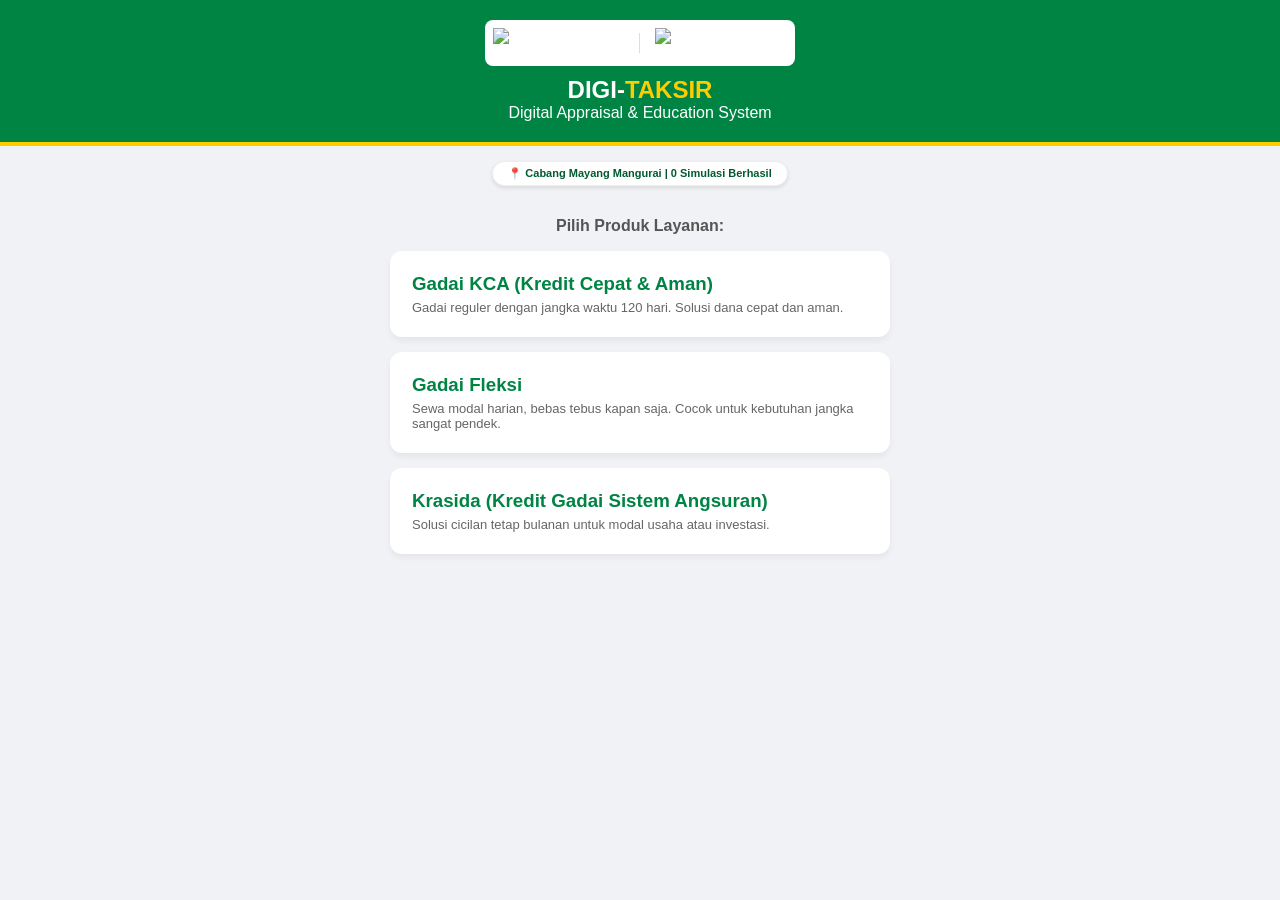
==== index.html @ 94a22301 "Add files via upload" ====
<!DOCTYPE html>
<html lang="id">
<head>
    <meta charset="UTF-8">
    <meta name="viewport" content="width=device-width, initial-scale=1.0">
    <title>DigiTaksir - Pegadaian</title>
    <script src="https://cdn.jsdelivr.net/npm/chart.js"></script>
    <link rel="stylesheet" href="style.css">
</head>
<body>

<div class="header">
    <div class="logo-container">
        <img src="https://upload.wikimedia.org/wikipedia/commons/thumb/9/90/Danantara_Indonesia_%28no_SW%29.svg/3840px-Danantara_Indonesia_%28no_SW%29.svg.png" alt="Logo Danantara">
        <div style="width:1px; height:20px; background:#ddd;"></div>
        <img src="https://upload.wikimedia.org/wikipedia/commons/thumb/d/dc/Pegadaian_logo_%282013%29.svg/1280px-Pegadaian_logo_%282013%29.svg.png" alt="Logo Pegadaian">
    </div>
    <h2 style="margin:0;">DIGI-<span style="color:var(--p-gold);">TAKSIR</span></h2>
    <div class="header-sub">Digital Appraisal & Education System</div>
</div>

<div class="container">
    <div style="text-align: center;">
        <div class="visitor-counter">
            📍 Cabang Mayang Mangurai | <span id="countDisplay">0</span> Simulasi Berhasil
        </div>
    </div>

    <div id="productSelection">
        <p style="text-align:center; font-weight:bold; color:#555;">Pilih Produk Layanan:</p>
        <div class="product-card" onclick="selectProduct('KCA')">
            <h3>Gadai KCA (Kredit Cepat & Aman)</h3>
            <p>Gadai reguler dengan jangka waktu 120 hari. Solusi dana cepat dan aman.</p>
        </div>
        <div class="product-card" onclick="selectProduct('FLEKSI')">
            <h3>Gadai Fleksi</h3>
            <p>Sewa modal harian, bebas tebus kapan saja. Cocok untuk kebutuhan jangka sangat pendek.</p>
        </div>
        <div class="product-card" onclick="selectProduct('KRASIDA')">
            <h3>Krasida (Kredit Gadai Sistem Angsuran)</h3>
            <p>Solusi cicilan tetap bulanan untuk modal usaha atau investasi.</p>
        </div>
    </div>

    <div id="inputSection">
        <button class="back-btn" onclick="goBack()">← Ganti Produk</button>
        
        <div class="mode-selector">
            <div id="btnModeTaksir" class="mode-btn active" onclick="switchMode('taksir')">Taksir Emas</div>
            <div id="btnModeInputUP" class="mode-btn" onclick="switchMode('inputUP')">Input Pinjaman</div>
        </div>

        <div class="card">
            <div id="sectionTaksir">
                <label>Jenis Jaminan</label>
                <div class="type-selector">
                    <div id="btnPerhiasan" class="type-btn active" onclick="switchType('perhiasan')">Perhiasan</div>
                    <div id="btnBatangan" class="type-btn" onclick="switchType('batangan')">Batangan</div>
                </div>

                <div id="formPerhiasan">
                    <label>Kadar (Karat)</label>
                    <select id="kadar">
                        <option value="6">6 Karat</option>
                        <option value="8">8 Karat</option>
                        <option value="10">10 Karat</option>
                        <option value="12">12 Karat</option>
                        <option value="14">14 Karat</option>
                        <option value="15">15 Karat</option>
                        <option value="16">16 Karat</option>
                        <option value="17">17 Karat</option>
                        <option value="18">18 Karat</option>
                        <option value="19">19 Karat</option>
                        <option value="20">20 Karat</option>
                        <option value="21">21 Karat</option>
                        <option value="22">22 Karat</option>
                        <option value="23">23 Karat</option>
                    </select>
                    <label>Berat Bersih (Gram)</label>
                    <input type="number" id="beratPerhiasan" placeholder="0.00" step="0.01">
                </div>

                <div id="formBatangan" class="hidden">
                    <label>Denominasi Batangan</label>
                    <select id="denominasi">
                        <option value="0.5">0.5 Gram</option>
                        <option value="1">1 Gram</option>
                        <option value="2">2 Gram</option>
                        <option value="5">5 Gram</option>
                        <option value="10">10 Gram</option>
                        <option value="25">25 Gram</option>
                        <option value="50">50 Gram</option>
                        <option value="100">100 Gram</option>
                        <option value="250">250 Gram</option>
                        <option value="500">500 Gram</option>
                        <option value="1000">1000 Gram</option>
                    </select>
                </div>
            </div>

            <div id="sectionInputUP" class="hidden">
                <label>Nominal Pinjaman (Rp)</label>
                <input type="number" id="inputNominalUP" placeholder="Contoh: 5000000">
            </div>

            <label>Jangka Waktu</label>
            <select id="tenor"></select>

            <button class="btn-hitung" onclick="hitungTaksiran()">HITUNG ESTIMASI</button>
        </div>

        <div id="panelHasil" class="result-panel">
            <div style="text-align: center; font-size: 14px; font-weight: bold;" id="titleUP">Uang Pinjaman (UP)</div>
            <div class="up-val" id="resUP">Rp 0</div>
            <div class="info-row" id="rowTaksiran"><span>Nilai Taksiran:</span> <span id="resTaksiran">-</span></div>
            <div class="info-row"><span>Sewa Modal:</span> <span id="resSewaDesc">-</span></div>
            <div class="info-row"><span id="lblSewaNominal">Estimasi Sewa:</span> <span id="resSewaNominal">-</span></div>
            <div class="info-row"><span>Jatuh Tempo:</span> <span id="resJatuhTempo" style="font-weight:bold; color:red;">-</span></div>
            
            <div id="sectionDetailKCA" class="hidden">
                <div class="table-title">Rincian Sewa Modal KCA</div>
                <table class="kca-table">
                    <thead>
                        <tr>
                            <th>Periode</th>
                            <th>Hari Ke-</th>
                            <th>Sewa Modal</th>
                        </tr>
                    </thead>
                    <tbody id="bodyTabelKCA"></tbody>
                </table>
            </div>

            <div class="chart-container">
                <canvas id="loanChart"></canvas>
            </div>

            <p style="font-size: 10px; color: red; font-style: italic; margin-top:10px;">Estimasi awal. Keputusan final ada di Penaksir Pegadaian Cabang Mayang Mangurai</p>

            <div class="feedback-section">
                <div style="font-size: 13px; font-weight: bold; color: var(--p-dark);">Seberapa membantu simulasi ini?</div>
                <div class="star-rating" id="starContainer">
                    <span onclick="setRating(1)">★</span><span onclick="setRating(2)">★</span><span onclick="setRating(3)">★</span><span onclick="setRating(4)">★</span><span onclick="setRating(5)">★</span>
                </div>
            </div>
        </div>
    </div>
</div>

<script src="script.js"></script>
</body>
</html>
---- style.css ----
:root { --p-green: #008444; --p-gold: #ffcc00; --p-dark: #005a2e; }
body { font-family: 'Segoe UI', Tahoma, sans-serif; background: #f0f2f5; margin: 0; padding: 0; }
.header { background: var(--p-green); color: white; padding: 20px 15px; text-align: center; border-bottom: 4px solid var(--p-gold); }
.logo-container { display: flex; justify-content: center; align-items: center; gap: 15px; margin-bottom: 10px; background: white; padding: 8px; border-radius: 8px; width: fit-content; margin: 0 auto 10px; }
.logo-container img { height: 30px; }
.container { padding: 15px; max-width: 500px; margin: auto; }

/* Style Counter */
.visitor-counter { background: #fff; padding: 5px 15px; border-radius: 20px; font-size: 11px; color: var(--p-dark); font-weight: bold; margin-bottom: 15px; display: inline-block; box-shadow: 0 2px 4px rgba(0,0,0,0.1); border: 1px solid #eee; }

.product-card { background: white; border-radius: 12px; padding: 20px; margin-bottom: 15px; cursor: pointer; box-shadow: 0 4px 6px rgba(0,0,0,0.05); border: 2px solid transparent; transition: 0.3s; }
.product-card:hover { border-color: var(--p-green); transform: translateY(-3px); }
.product-card h3 { margin: 0 0 5px 0; color: var(--p-green); }
.product-card p { margin: 0; font-size: 13px; color: #666; }
#inputSection { display: none; }
.back-btn { background: none; border: none; color: var(--p-green); font-weight: bold; cursor: pointer; margin-bottom: 15px; display: flex; align-items: center; gap: 5px; }
.card { background: white; padding: 20px; border-radius: 12px; box-shadow: 0 4px 12px rgba(0,0,0,0.1); }
label { display: block; margin-bottom: 8px; font-weight: bold; font-size: 14px; }
select, input { width: 100%; padding: 12px; margin-bottom: 15px; border: 1px solid #ddd; border-radius: 8px; box-sizing: border-box; }
.type-selector, .mode-selector { display: flex; gap: 10px; margin-bottom: 15px; }
.type-btn, .mode-btn { flex: 1; padding: 10px; border: 2px solid #ddd; border-radius: 8px; text-align: center; cursor: pointer; font-weight: bold; font-size: 13px; }
.active { border-color: var(--p-green); background: #e8f5e9; color: var(--p-green); }
.btn-hitung { width:100%; background: var(--p-green); color:white; padding:15px; border:none; border-radius:8px; font-weight:bold; font-size:16px; cursor:pointer; }
.result-panel { background: #fdfdfd; border: 2px dashed var(--p-green); border-radius: 12px; padding: 15px; margin-top: 15px; display: none; }
.up-val { font-size: 28px; font-weight: bold; color: var(--p-green); text-align: center; margin: 5px 0; }
.info-row { display: flex; justify-content: space-between; font-size: 13px; margin-bottom: 5px; border-bottom: 1px solid #eee; padding-bottom: 5px; }
.hidden { display: none; }

.kca-table { width: 100%; border-collapse: collapse; margin-top: 10px; font-size: 12px; }
.kca-table th { background: #e8f5e9; color: var(--p-green); padding: 8px; border: 1px solid #ddd; }
.kca-table td { padding: 8px; border: 1px solid #ddd; text-align: center; }
.table-title { font-weight: bold; font-size: 13px; margin-top: 15px; color: var(--p-dark); text-align: center; }

/* Style Grafik Improvisasi */
.chart-container { 
    margin: 20px auto 0; 
    background: white; 
    padding: 15px; 
    border-radius: 12px; 
    border: 1px solid #eee; 
    max-width: 280px;
}

.feedback-section { margin-top: 20px; padding-top: 15px; border-top: 1px solid #eee; text-align: center; }
.star-rating { font-size: 30px; color: #ddd; cursor: pointer; margin: 10px 0; }
.star-rating span:hover, .star-rating span.selected { color: var(--p-gold); }

/* Style Validasi */
.input-error { border: 2px solid #ff4d4d !important; }
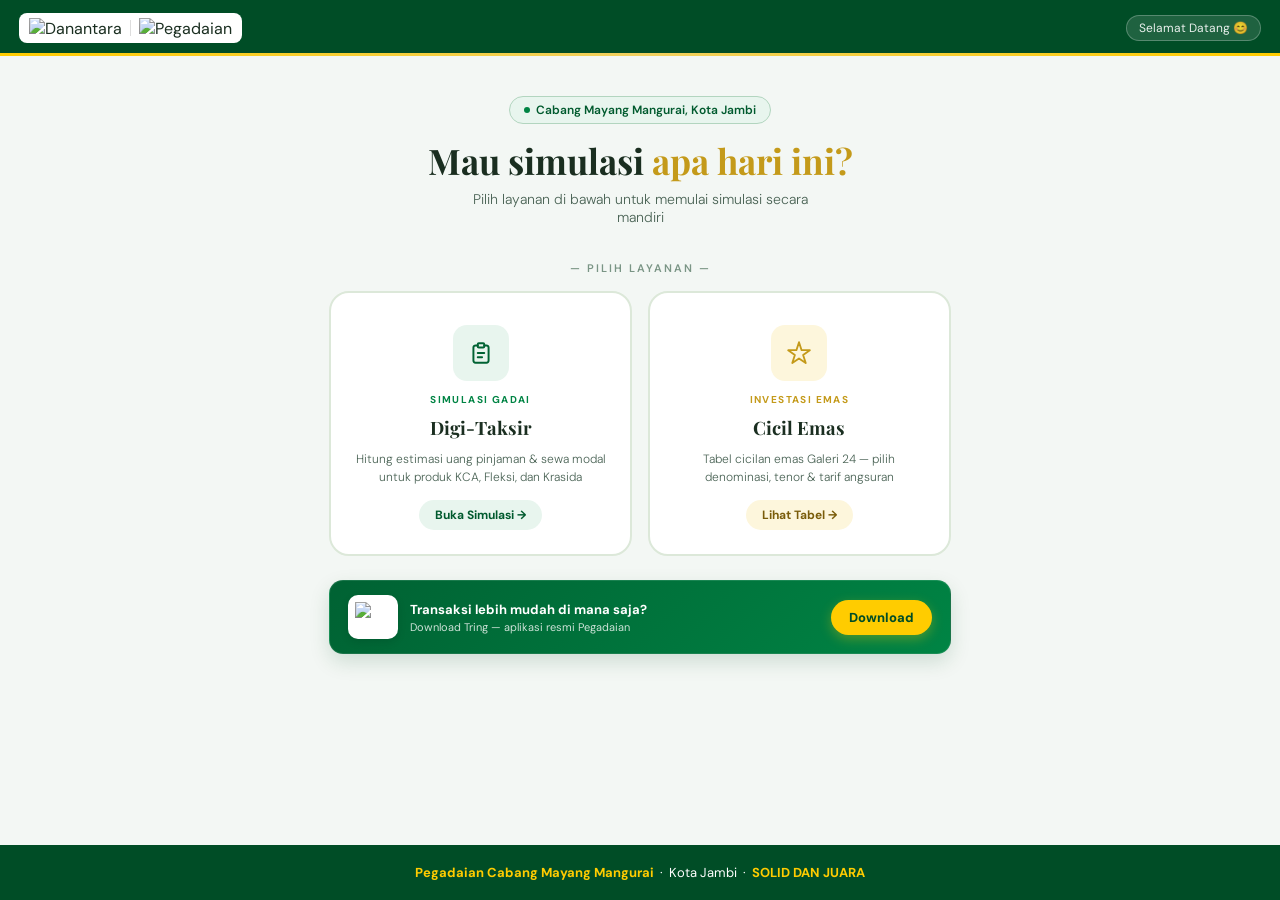
==== commit 0921fa93: "Add files via upload" ====
--- a/index.html
+++ b/index.html
@@ -1,152 +1,253 @@
 <!DOCTYPE html>
 <html lang="id">
 <head>
-    <meta charset="UTF-8">
-    <meta name="viewport" content="width=device-width, initial-scale=1.0">
-    <title>DigiTaksir - Pegadaian</title>
-    <script src="https://cdn.jsdelivr.net/npm/chart.js"></script>
-    <link rel="stylesheet" href="style.css">
+  <meta charset="UTF-8"/>
+  <meta name="viewport" content="width=device-width, initial-scale=1.0"/>
+  <title>Pegadaian Mayang Mangurai</title>
+  <link href="https://fonts.googleapis.com/css2?family=Playfair+Display:wght@600;700&family=DM+Sans:wght@300;400;500;600;800&display=swap" rel="stylesheet"/>
+  <script src="https://cdn.jsdelivr.net/npm/chart.js"></script>
+  <link rel="stylesheet" href="style.css"/>
 </head>
 <body>
 
-<div class="header">
-    <div class="logo-container">
-        <img src="https://upload.wikimedia.org/wikipedia/commons/thumb/9/90/Danantara_Indonesia_%28no_SW%29.svg/3840px-Danantara_Indonesia_%28no_SW%29.svg.png" alt="Logo Danantara">
-        <div style="width:1px; height:20px; background:#ddd;"></div>
-        <img src="https://upload.wikimedia.org/wikipedia/commons/thumb/d/dc/Pegadaian_logo_%282013%29.svg/1280px-Pegadaian_logo_%282013%29.svg.png" alt="Logo Pegadaian">
-    </div>
-    <h2 style="margin:0;">DIGI-<span style="color:var(--p-gold);">TAKSIR</span></h2>
-    <div class="header-sub">Digital Appraisal & Education System</div>
+<!-- ============================================================
+     HEADER (berubah per halaman)
+     ============================================================ -->
+<header class="site-header" id="siteHeader">
+  <!-- konten header diisi via JS -->
+</header>
+
+<!-- ============================================================
+     PAGE: INDEX
+     ============================================================ -->
+<div class="page active" id="pageIndex">
+  <div class="hero">
+    <div class="branch-pill"><div class="branch-dot"></div>Cabang Mayang Mangurai, Kota Jambi</div>
+    <h1>Mau simulasi <span>apa hari ini?</span></h1>
+    <p>Pilih layanan di bawah untuk memulai simulasi secara mandiri</p>
+  </div>
+  <div class="pick-label">— Pilih Layanan —</div>
+  <div class="choice-grid">
+    <div class="choice-card card-green" onclick="showPage('pageDigiTaksir')">
+      <div class="choice-icon icon-bg-green">
+        <svg viewBox="0 0 24 24" fill="none"><path d="M9 5H7a2 2 0 00-2 2v12a2 2 0 002 2h10a2 2 0 002-2V7a2 2 0 00-2-2h-2" stroke="#006233" stroke-width="1.8" stroke-linecap="round"/><rect x="9" y="3" width="6" height="4" rx="1" stroke="#006233" stroke-width="1.8"/><path d="M9 12h6M9 16h4" stroke="#006233" stroke-width="1.8" stroke-linecap="round"/></svg>
+      </div>
+      <div class="choice-tag tag-green">Simulasi Gadai</div>
+      <h2>Digi&#8209;Taksir</h2>
+      <p>Hitung estimasi uang pinjaman &amp; sewa modal untuk produk KCA, Fleksi, dan Krasida</p>
+      <div class="choice-cta cta-green">Buka Simulasi →</div>
+    </div>
+    <div class="choice-card card-gold" onclick="showPage('pageCicilEmas')">
+      <div class="choice-icon icon-bg-gold">
+        <svg viewBox="0 0 24 24" fill="none"><path d="M12 2l2.4 7.4H22l-6.2 4.5 2.4 7.4L12 17l-6.2 4.3 2.4-7.4L2 9.4h7.6L12 2z" stroke="#c49a1a" stroke-width="1.7" stroke-linejoin="round"/></svg>
+      </div>
+      <div class="choice-tag tag-gold">Investasi Emas</div>
+      <h2>Cicil Emas</h2>
+      <p>Tabel cicilan emas Galeri 24 — pilih denominasi, tenor &amp; tarif angsuran</p>
+      <div class="choice-cta cta-gold">Lihat Tabel →</div>
+    </div>
+  </div>
+  <div class="tring-wrap">
+    <div class="tring-cta">
+      <div class="tring-logo">
+        <img src="https://assets-a1.kompasiana.com/items/album/2025/10/06/1-68e331adc925c446c6513752.png?t=o&v=770.png" alt="Tring"/>
+      </div>
+      <div class="tring-text">
+        <h3>Transaksi lebih mudah di mana saja?</h3>
+        <p>Download Tring — aplikasi resmi Pegadaian</p>
+      </div>
+      <a href="https://play.google.com/store/apps/details?id=com.pegadaiandigital" target="_blank" rel="noopener" class="tring-btn">Download</a>
+    </div>
+  </div>
+  <footer class="site-footer">
+    <p><strong>Pegadaian Cabang Mayang Mangurai</strong> &nbsp;·&nbsp; Kota Jambi &nbsp;·&nbsp; <strong>SOLID DAN JUARA</strong></p>
+  </footer>
 </div>
 
-<div class="container">
-    <div style="text-align: center;">
-        <div class="visitor-counter">
-            📍 Cabang Mayang Mangurai | <span id="countDisplay">0</span> Simulasi Berhasil
-        </div>
-    </div>
-
+<!-- ============================================================
+     PAGE: DIGI-TAKSIR
+     ============================================================ -->
+<div class="page" id="pageDigiTaksir">
+  <div class="dt-container">
+    <div style="text-align:center;">
+      <div class="visitor-counter">📍 Cabang Mayang Mangurai | <span id="countDisplay">0</span> Simulasi Berhasil</div>
+    </div>
+
+    <!-- PILIH PRODUK -->
     <div id="productSelection">
-        <p style="text-align:center; font-weight:bold; color:#555;">Pilih Produk Layanan:</p>
-        <div class="product-card" onclick="selectProduct('KCA')">
-            <h3>Gadai KCA (Kredit Cepat & Aman)</h3>
-            <p>Gadai reguler dengan jangka waktu 120 hari. Solusi dana cepat dan aman.</p>
-        </div>
-        <div class="product-card" onclick="selectProduct('FLEKSI')">
-            <h3>Gadai Fleksi</h3>
-            <p>Sewa modal harian, bebas tebus kapan saja. Cocok untuk kebutuhan jangka sangat pendek.</p>
-        </div>
-        <div class="product-card" onclick="selectProduct('KRASIDA')">
-            <h3>Krasida (Kredit Gadai Sistem Angsuran)</h3>
-            <p>Solusi cicilan tetap bulanan untuk modal usaha atau investasi.</p>
-        </div>
-    </div>
-
-    <div id="inputSection">
-        <button class="back-btn" onclick="goBack()">← Ganti Produk</button>
-        
-        <div class="mode-selector">
-            <div id="btnModeTaksir" class="mode-btn active" onclick="switchMode('taksir')">Taksir Emas</div>
-            <div id="btnModeInputUP" class="mode-btn" onclick="switchMode('inputUP')">Input Pinjaman</div>
-        </div>
-
-        <div class="card">
-            <div id="sectionTaksir">
-                <label>Jenis Jaminan</label>
-                <div class="type-selector">
-                    <div id="btnPerhiasan" class="type-btn active" onclick="switchType('perhiasan')">Perhiasan</div>
-                    <div id="btnBatangan" class="type-btn" onclick="switchType('batangan')">Batangan</div>
-                </div>
-
-                <div id="formPerhiasan">
-                    <label>Kadar (Karat)</label>
-                    <select id="kadar">
-                        <option value="6">6 Karat</option>
-                        <option value="8">8 Karat</option>
-                        <option value="10">10 Karat</option>
-                        <option value="12">12 Karat</option>
-                        <option value="14">14 Karat</option>
-                        <option value="15">15 Karat</option>
-                        <option value="16">16 Karat</option>
-                        <option value="17">17 Karat</option>
-                        <option value="18">18 Karat</option>
-                        <option value="19">19 Karat</option>
-                        <option value="20">20 Karat</option>
-                        <option value="21">21 Karat</option>
-                        <option value="22">22 Karat</option>
-                        <option value="23">23 Karat</option>
-                    </select>
-                    <label>Berat Bersih (Gram)</label>
-                    <input type="number" id="beratPerhiasan" placeholder="0.00" step="0.01">
-                </div>
-
-                <div id="formBatangan" class="hidden">
-                    <label>Denominasi Batangan</label>
-                    <select id="denominasi">
-                        <option value="0.5">0.5 Gram</option>
-                        <option value="1">1 Gram</option>
-                        <option value="2">2 Gram</option>
-                        <option value="5">5 Gram</option>
-                        <option value="10">10 Gram</option>
-                        <option value="25">25 Gram</option>
-                        <option value="50">50 Gram</option>
-                        <option value="100">100 Gram</option>
-                        <option value="250">250 Gram</option>
-                        <option value="500">500 Gram</option>
-                        <option value="1000">1000 Gram</option>
-                    </select>
-                </div>
+      <p style="text-align:center;font-weight:700;color:#555;margin-bottom:12px;font-size:14px;">Pilih Produk Layanan:</p>
+      <div class="product-card" onclick="selectProduct('KCA')">
+        <h3>Gadai KCA (Kredit Cepat &amp; Aman)</h3>
+        <p>Gadai reguler dengan jangka waktu 120 hari. Solusi dana cepat dan aman.</p>
+      </div>
+      <div class="product-card" onclick="selectProduct('FLEKSI')">
+        <h3>Gadai Fleksi</h3>
+        <p>Sewa modal harian, bebas tebus kapan saja. Cocok untuk kebutuhan jangka sangat pendek.</p>
+      </div>
+      <div class="product-card" onclick="selectProduct('KRASIDA')">
+        <h3>Krasida (Kredit Gadai Sistem Angsuran)</h3>
+        <p>Solusi cicilan tetap bulanan untuk modal usaha atau investasi.</p>
+      </div>
+    </div>
+
+    <!-- INPUT SECTION -->
+    <div id="inputSection" class="hidden">
+      <button class="dt-back" onclick="goBack()">← Ganti Produk</button>
+
+      <div class="mode-selector">
+        <div id="btnModeTaksir"  class="mode-btn active" onclick="switchMode('taksir')">Taksir Emas</div>
+        <div id="btnModeInputUP" class="mode-btn" onclick="switchMode('inputUP')">Input Pinjaman</div>
+      </div>
+
+      <div class="card-box">
+        <!-- TAKSIR SECTION -->
+        <div id="sectionTaksir">
+          <label>Jenis Jaminan</label>
+          <div class="type-selector">
+            <div id="btnPerhiasan" class="type-btn active" onclick="switchType('perhiasan')">Perhiasan</div>
+            <div id="btnBatangan"  class="type-btn" onclick="switchType('batangan')">Batangan</div>
+          </div>
+          <!-- PERHIASAN MULTI-ITEM -->
+          <div id="formPerhiasan">
+            <div id="itemList"></div>
+            <button class="btn-add-item" id="btnAddItem" onclick="addItem()">+ Tambah Item Perhiasan</button>
+            <div class="total-taksiran-row" id="rowTotalTaksiran" style="display:none;">
+              <span>Total Taksiran:</span>
+              <span id="totalTaksiranDisplay" style="font-weight:700;color:var(--p-green);">Rp 0</span>
             </div>
-
-            <div id="sectionInputUP" class="hidden">
-                <label>Nominal Pinjaman (Rp)</label>
-                <input type="number" id="inputNominalUP" placeholder="Contoh: 5000000">
-            </div>
-
-            <label>Jangka Waktu</label>
-            <select id="tenor"></select>
-
-            <button class="btn-hitung" onclick="hitungTaksiran()">HITUNG ESTIMASI</button>
-        </div>
-
-        <div id="panelHasil" class="result-panel">
-            <div style="text-align: center; font-size: 14px; font-weight: bold;" id="titleUP">Uang Pinjaman (UP)</div>
-            <div class="up-val" id="resUP">Rp 0</div>
-            <div class="info-row" id="rowTaksiran"><span>Nilai Taksiran:</span> <span id="resTaksiran">-</span></div>
-            <div class="info-row"><span>Sewa Modal:</span> <span id="resSewaDesc">-</span></div>
-            <div class="info-row"><span id="lblSewaNominal">Estimasi Sewa:</span> <span id="resSewaNominal">-</span></div>
-            <div class="info-row"><span>Jatuh Tempo:</span> <span id="resJatuhTempo" style="font-weight:bold; color:red;">-</span></div>
-            
-            <div id="sectionDetailKCA" class="hidden">
-                <div class="table-title">Rincian Sewa Modal KCA</div>
-                <table class="kca-table">
-                    <thead>
-                        <tr>
-                            <th>Periode</th>
-                            <th>Hari Ke-</th>
-                            <th>Sewa Modal</th>
-                        </tr>
-                    </thead>
-                    <tbody id="bodyTabelKCA"></tbody>
-                </table>
-            </div>
-
-            <div class="chart-container">
-                <canvas id="loanChart"></canvas>
-            </div>
-
-            <p style="font-size: 10px; color: red; font-style: italic; margin-top:10px;">Estimasi awal. Keputusan final ada di Penaksir Pegadaian Cabang Mayang Mangurai</p>
-
-            <div class="feedback-section">
-                <div style="font-size: 13px; font-weight: bold; color: var(--p-dark);">Seberapa membantu simulasi ini?</div>
-                <div class="star-rating" id="starContainer">
-                    <span onclick="setRating(1)">★</span><span onclick="setRating(2)">★</span><span onclick="setRating(3)">★</span><span onclick="setRating(4)">★</span><span onclick="setRating(5)">★</span>
-                </div>
-            </div>
-        </div>
-    </div>
+          </div>
+          <!-- BATANGAN -->
+          <div id="formBatangan" class="hidden">
+            <label>Merek / Jenis Batangan</label>
+            <select id="merekBatangan" onchange="onMerekChange()">
+              <option value="galeri24">Galeri 24</option>
+              <option value="antam">ANTAM</option>
+              <option value="ubs">UBS</option>
+            </select>
+            <div id="infoMerek" class="merek-info"></div>
+            <label>Denominasi Batangan</label>
+            <select id="denominasi">
+              <option value="0.5">0.5 Gram</option>
+              <option value="1">1 Gram</option>
+              <option value="2">2 Gram</option>
+              <option value="5">5 Gram</option>
+              <option value="10">10 Gram</option>
+              <option value="25">25 Gram</option>
+              <option value="50">50 Gram</option>
+              <option value="100">100 Gram</option>
+              <option value="250">250 Gram</option>
+              <option value="500">500 Gram</option>
+              <option value="1000">1000 Gram</option>
+            </select>
+          </div>
+        </div>
+        <!-- INPUT UP SECTION -->
+        <div id="sectionInputUP" class="hidden">
+          <label>Nominal Pinjaman (Rp)</label>
+          <input type="number" id="inputNominalUP" placeholder="Contoh: 5000000"/>
+        </div>
+
+        <label>Jangka Waktu</label>
+        <select id="tenor"></select>
+        <button class="btn-hitung" onclick="hitungTaksiran()">HITUNG ESTIMASI</button>
+      </div>
+
+      <!-- PANEL HASIL -->
+      <div id="panelHasil" class="result-panel">
+        <div class="up-title" id="titleUP">Uang Pinjaman (UP)</div>
+        <div class="up-val"   id="resUP">Rp 0</div>
+
+        <div id="rincianItemSection" class="hidden">
+          <div class="table-title">Rincian Item Perhiasan</div>
+          <table class="kca-table">
+            <thead><tr><th>Item</th><th>Karat</th><th>Berat</th><th>Taksiran</th></tr></thead>
+            <tbody id="bodyRincianItem"></tbody>
+          </table>
+        </div>
+
+        <div class="info-row" id="rowTaksiran"><span>Total Nilai Taksiran:</span><span id="resTaksiran">-</span></div>
+        <div class="info-row"><span>Sewa Modal:</span><span id="resSewaDesc">-</span></div>
+        <div class="info-row"><span id="lblSewaNominal">Estimasi Sewa:</span><span id="resSewaNominal">-</span></div>
+        <div class="info-row"><span>Jatuh Tempo:</span><span id="resJatuhTempo" style="color:red;">-</span></div>
+
+        <div id="sectionDetailKCA" class="hidden">
+          <div class="table-title">Rincian Sewa Modal KCA</div>
+          <table class="kca-table">
+            <thead><tr><th>Periode</th><th>Hari Ke-</th><th>Sewa Modal</th></tr></thead>
+            <tbody id="bodyTabelKCA"></tbody>
+          </table>
+        </div>
+
+        <div class="chart-container"><canvas id="loanChart"></canvas></div>
+        <p class="disclaimer">Estimasi awal. Keputusan final ada di Penaksir Pegadaian Cabang Mayang Mangurai</p>
+
+        <div class="feedback-section">
+          <div style="font-size:13px;font-weight:700;color:var(--p-dark);margin-bottom:6px;">Seberapa membantu simulasi ini?</div>
+          <div class="star-rating" id="starContainer">
+            <span onclick="setRating(1)">★</span><span onclick="setRating(2)">★</span>
+            <span onclick="setRating(3)">★</span><span onclick="setRating(4)">★</span>
+            <span onclick="setRating(5)">★</span>
+          </div>
+        </div>
+      </div>
+    </div>
+  </div>
+  <footer class="site-footer">
+    <p><strong>Pegadaian Cabang Mayang Mangurai</strong> &nbsp;·&nbsp; Kota Jambi &nbsp;·&nbsp; <strong>SOLID DAN JUARA</strong></p>
+  </footer>
 </div>
 
-<script src="script.js"></script>
+<!-- ============================================================
+     PAGE: CICIL EMAS
+     ============================================================ -->
+<div class="page" id="pageCicilEmas">
+  <div class="ce-container">
+    <div class="ce-header-box">
+      <div class="ce-title">Cicil <span>Emas</span> Galeri 24</div>
+      <div class="ce-subtitle">Tabel simulasi angsuran emas batangan — pilih margin &amp; atur DP sesuai kemampuan</div>
+      <div class="date-badge" id="date-display">Last Update: —</div>
+    </div>
+
+    <div class="card-box">
+      <label style="margin-bottom:8px;">Pilih Tarif Margin:</label>
+      <div class="tab-row">
+        <button class="tab-btn active" onclick="switchMargin(0.0092,this)">0.92% / Bln</button>
+        <button class="tab-btn"        onclick="switchMargin(0.0071,this)">0.71% / Bln</button>
+        <button class="tab-btn"        onclick="switchMargin(0.0053,this)">0.53% / Bln</button>
+        <button class="tab-btn"        onclick="switchMargin(0.0039,this)">0.39% / Bln</button>
+      </div>
+      <div class="dp-row">
+        <label>DP Tambahan (Rp):</label>
+        <input type="text" id="dp-rupiah-input" placeholder="Kosongkan = pakai min 15%" oninput="handleDPInput(this.value)"/>
+      </div>
+      <p class="dp-info" id="dp-info-text">Menggunakan standar minimal DP 15% per item</p>
+    </div>
+
+    <div class="table-wrap">
+      <table class="sim-table">
+        <thead>
+          <tr>
+            <th>Denominasi</th>
+            <th>Total DP + Admin</th>
+            <th>Pokok Pinjaman</th>
+            <th>3 Bln</th>
+            <th>6 Bln</th>
+            <th>12 Bln</th>
+            <th>18 Bln</th>
+            <th>24 Bln</th>
+            <th>36 Bln</th>
+          </tr>
+        </thead>
+        <tbody id="simulation-table"></tbody>
+      </table>
+    </div>
+    <p class="ce-note">*Simulasi awal. Harga emas dan angsuran final ditentukan oleh Pegadaian Cabang Mayang Mangurai.</p>
+  </div>
+  <footer class="site-footer">
+    <p><strong>Pegadaian Cabang Mayang Mangurai</strong> &nbsp;·&nbsp; Kota Jambi &nbsp;·&nbsp; <strong>SOLID DAN JUARA</strong></p>
+  </footer>
+</div>
+
+<script src="app.js"></script>
 </body>
 </html>
--- a/style.css
+++ b/style.css
@@ -1,49 +1,352 @@
-:root { --p-green: #008444; --p-gold: #ffcc00; --p-dark: #005a2e; }
-body { font-family: 'Segoe UI', Tahoma, sans-serif; background: #f0f2f5; margin: 0; padding: 0; }
-.header { background: var(--p-green); color: white; padding: 20px 15px; text-align: center; border-bottom: 4px solid var(--p-gold); }
-.logo-container { display: flex; justify-content: center; align-items: center; gap: 15px; margin-bottom: 10px; background: white; padding: 8px; border-radius: 8px; width: fit-content; margin: 0 auto 10px; }
-.logo-container img { height: 30px; }
-.container { padding: 15px; max-width: 500px; margin: auto; }
-
-/* Style Counter */
-.visitor-counter { background: #fff; padding: 5px 15px; border-radius: 20px; font-size: 11px; color: var(--p-dark); font-weight: bold; margin-bottom: 15px; display: inline-block; box-shadow: 0 2px 4px rgba(0,0,0,0.1); border: 1px solid #eee; }
-
-.product-card { background: white; border-radius: 12px; padding: 20px; margin-bottom: 15px; cursor: pointer; box-shadow: 0 4px 6px rgba(0,0,0,0.05); border: 2px solid transparent; transition: 0.3s; }
-.product-card:hover { border-color: var(--p-green); transform: translateY(-3px); }
-.product-card h3 { margin: 0 0 5px 0; color: var(--p-green); }
-.product-card p { margin: 0; font-size: 13px; color: #666; }
-#inputSection { display: none; }
-.back-btn { background: none; border: none; color: var(--p-green); font-weight: bold; cursor: pointer; margin-bottom: 15px; display: flex; align-items: center; gap: 5px; }
-.card { background: white; padding: 20px; border-radius: 12px; box-shadow: 0 4px 12px rgba(0,0,0,0.1); }
-label { display: block; margin-bottom: 8px; font-weight: bold; font-size: 14px; }
-select, input { width: 100%; padding: 12px; margin-bottom: 15px; border: 1px solid #ddd; border-radius: 8px; box-sizing: border-box; }
-.type-selector, .mode-selector { display: flex; gap: 10px; margin-bottom: 15px; }
-.type-btn, .mode-btn { flex: 1; padding: 10px; border: 2px solid #ddd; border-radius: 8px; text-align: center; cursor: pointer; font-weight: bold; font-size: 13px; }
-.active { border-color: var(--p-green); background: #e8f5e9; color: var(--p-green); }
-.btn-hitung { width:100%; background: var(--p-green); color:white; padding:15px; border:none; border-radius:8px; font-weight:bold; font-size:16px; cursor:pointer; }
-.result-panel { background: #fdfdfd; border: 2px dashed var(--p-green); border-radius: 12px; padding: 15px; margin-top: 15px; display: none; }
-.up-val { font-size: 28px; font-weight: bold; color: var(--p-green); text-align: center; margin: 5px 0; }
-.info-row { display: flex; justify-content: space-between; font-size: 13px; margin-bottom: 5px; border-bottom: 1px solid #eee; padding-bottom: 5px; }
-.hidden { display: none; }
-
-.kca-table { width: 100%; border-collapse: collapse; margin-top: 10px; font-size: 12px; }
-.kca-table th { background: #e8f5e9; color: var(--p-green); padding: 8px; border: 1px solid #ddd; }
-.kca-table td { padding: 8px; border: 1px solid #ddd; text-align: center; }
-.table-title { font-weight: bold; font-size: 13px; margin-top: 15px; color: var(--p-dark); text-align: center; }
-
-/* Style Grafik Improvisasi */
-.chart-container { 
-    margin: 20px auto 0; 
-    background: white; 
-    padding: 15px; 
-    border-radius: 12px; 
-    border: 1px solid #eee; 
-    max-width: 280px;
-}
-
-.feedback-section { margin-top: 20px; padding-top: 15px; border-top: 1px solid #eee; text-align: center; }
-.star-rating { font-size: 30px; color: #ddd; cursor: pointer; margin: 10px 0; }
-.star-rating span:hover, .star-rating span.selected { color: var(--p-gold); }
-
-/* Style Validasi */
-.input-error { border: 2px solid #ff4d4d !important; }
+/* ===== RESET & VARIABLES ===== */
+:root {
+  --p-green:    #008444;
+  --p-gold:     #ffcc00;
+  --p-dark:     #004d26;
+  --p-mid:      #005a2e;
+  --gold-text:  #7a5c0a;
+  --green-light:#e8f5ee;
+  --gold-light: #fdf6dc;
+  --bg:         #f3f7f4;
+  --text-dark:  #1a2e20;
+  --text-mid:   #4a6355;
+  --text-light: #7a9585;
+  --white:      #ffffff;
+  --shadow:     0 4px 18px rgba(0,80,40,0.10);
+  --radius:     16px;
+  --transition: all 0.25s ease;
+}
+* { margin: 0; padding: 0; box-sizing: border-box; }
+body {
+  font-family: 'DM Sans', sans-serif;
+  background: var(--bg);
+  color: var(--text-dark);
+  min-height: 100vh;
+  display: flex;
+  flex-direction: column;
+}
+.hidden { display: none !important; }
+
+/* ===== HEADER ===== */
+.site-header {
+  background: var(--p-dark);
+  padding: 0 1.2rem;
+  display: flex;
+  align-items: center;
+  justify-content: space-between;
+  min-height: 56px;
+  gap: 10px;
+  flex-wrap: wrap;
+  position: relative;
+}
+.site-header::after {
+  content: "";
+  position: absolute;
+  bottom: 0; left: 0; right: 0;
+  height: 3px;
+  background: linear-gradient(90deg, var(--p-gold) 0%, #f0d060 50%, var(--p-gold) 100%);
+}
+.logo-box {
+  display: flex;
+  align-items: center;
+  gap: 8px;
+  background: white;
+  padding: 5px 10px;
+  border-radius: 8px;
+  flex-shrink: 0;
+}
+.logo-box img { height: 20px; width: auto; object-fit: contain; display: block; }
+.logo-box .sep { width: 1px; height: 16px; background: #ddd; }
+.header-center { flex: 1; text-align: center; padding: 0 8px; }
+.header-center h2 { font-size: 1rem; font-weight: 800; color: #fff; letter-spacing: 1px; margin: 0; line-height: 1.2; }
+.header-center h2 span { color: var(--p-gold); }
+.header-center p { font-size: 10px; color: rgba(255,255,255,0.65); margin: 0; }
+.header-badge {
+  background: rgba(255,255,255,0.12);
+  border: 1px solid rgba(255,255,255,0.25);
+  color: rgba(255,255,255,0.9);
+  padding: 4px 12px;
+  border-radius: 20px;
+  font-size: 12px;
+  white-space: nowrap;
+}
+.btn-back {
+  background: rgba(255,255,255,0.15);
+  border: 1px solid rgba(255,255,255,0.3);
+  color: white;
+  padding: 6px 14px;
+  border-radius: 20px;
+  font-size: 12px;
+  font-weight: 600;
+  cursor: pointer;
+  transition: var(--transition);
+  white-space: nowrap;
+}
+.btn-back:hover { background: white; color: var(--p-dark); }
+
+/* ===== PAGES ===== */
+.page { display: none; flex-direction: column; flex: 1; }
+.page.active { display: flex; }
+
+/* ===== INDEX PAGE ===== */
+.hero { text-align: center; padding: 2.5rem 1.5rem 1rem; }
+.branch-pill {
+  display: inline-flex; align-items: center; gap: 6px;
+  background: var(--green-light); border: 1px solid #b2d5bf;
+  color: var(--p-mid); padding: 5px 14px; border-radius: 20px;
+  font-size: 12px; font-weight: 600; margin-bottom: 1rem;
+}
+.branch-dot { width: 6px; height: 6px; background: var(--p-green); border-radius: 50%; }
+.hero h1 {
+  font-family: 'Playfair Display', serif;
+  font-size: clamp(1.5rem, 5vw, 2.2rem);
+  color: var(--text-dark); margin: 0 0 0.5rem; line-height: 1.2;
+}
+.hero h1 span { color: #c49a1a; }
+.hero p { color: var(--text-mid); font-size: 14px; font-weight: 300; margin: 0 auto; max-width: 360px; }
+.pick-label {
+  text-align: center; font-size: 11px; font-weight: 600; letter-spacing: 2px;
+  text-transform: uppercase; color: var(--text-light); margin: 1.2rem 0 1rem;
+}
+.choice-grid {
+  display: grid; grid-template-columns: 1fr 1fr;
+  gap: 1rem; max-width: 660px; margin: 0 auto;
+  padding: 0 1.2rem 1.5rem; width: 100%;
+}
+.choice-card {
+  display: flex; flex-direction: column; align-items: center;
+  text-align: center; background: white; border-radius: 20px;
+  padding: 2rem 1.2rem 1.5rem; border: 2px solid #dce8d9;
+  gap: 0.7rem; min-height: 200px; cursor: pointer;
+  transition: transform 0.2s ease, box-shadow 0.2s ease, border-color 0.2s ease;
+}
+.choice-card:hover { transform: translateY(-5px); box-shadow: 0 16px 36px rgba(0,80,40,0.13); }
+.choice-card.card-green:hover { border-color: var(--p-green); }
+.choice-card.card-gold:hover  { border-color: #c49a1a; }
+.choice-icon { width: 56px; height: 56px; border-radius: 14px; display: flex; align-items: center; justify-content: center; }
+.icon-bg-green { background: var(--green-light); }
+.icon-bg-gold  { background: var(--gold-light); }
+.choice-icon svg { width: 26px; height: 26px; }
+.choice-tag { font-size: 10px; font-weight: 700; letter-spacing: 1.4px; text-transform: uppercase; }
+.tag-green { color: var(--p-green); }
+.tag-gold  { color: #c49a1a; }
+.choice-card h2 { font-family: 'Playfair Display', serif; font-size: 1.15rem; font-weight: 700; color: var(--text-dark); margin: 0; line-height: 1.2; }
+.choice-card p  { font-size: 12px; color: var(--text-mid); font-weight: 300; line-height: 1.5; margin: 0; }
+.choice-cta {
+  display: inline-flex; align-items: center; gap: 5px;
+  font-size: 12px; font-weight: 700; padding: 7px 16px; border-radius: 30px;
+  margin-top: 0.2rem; transition: background 0.2s, color 0.2s;
+}
+.cta-green { background: var(--green-light); color: var(--p-mid); }
+.cta-gold  { background: var(--gold-light);  color: var(--gold-text); }
+.choice-card:hover .cta-green { background: var(--p-green); color: white; }
+.choice-card:hover .cta-gold  { background: #c49a1a; color: white; }
+
+.tring-wrap { max-width: 660px; margin: 0 auto; padding: 0 1.2rem 1.8rem; width: 100%; }
+.tring-cta {
+  background: linear-gradient(135deg, #006233 0%, #008444 100%);
+  border-radius: 14px; padding: 14px 18px;
+  display: flex; align-items: center; gap: 12px;
+  color: #fff; box-shadow: 0 8px 20px rgba(0,80,40,0.15);
+  border: 1px solid rgba(255,255,255,0.1);
+}
+.tring-logo {
+  flex-shrink: 0; background: #fff; padding: 7px; border-radius: 10px;
+  display: flex; align-items: center; justify-content: center;
+  box-shadow: 0 3px 8px rgba(0,0,0,0.1);
+}
+.tring-logo img { width: 36px; height: 30px; object-fit: contain; }
+.tring-text { flex: 1; }
+.tring-text h3 { font-size: 13px; font-weight: 700; margin: 0 0 2px; color: #fff; }
+.tring-text p  { font-size: 11px; color: rgba(255,255,255,0.8); margin: 0; }
+.tring-btn {
+  background: var(--p-gold); color: var(--p-dark); border: none;
+  padding: 9px 18px; border-radius: 30px; font-weight: 800; font-size: 13px;
+  cursor: pointer; white-space: nowrap; text-decoration: none; display: inline-block;
+  transition: background 0.2s, transform 0.2s; box-shadow: 0 4px 12px rgba(255,204,0,0.3);
+}
+.tring-btn:hover { background: #fff; transform: translateY(-2px); }
+
+/* ===== DIGI-TAKSIR PAGE ===== */
+.dt-container { width: 92%; max-width: 520px; margin: 20px auto; padding-bottom: 2rem; }
+.visitor-counter {
+  display: inline-flex; align-items: center; gap: 6px;
+  background: var(--green-light); border: 1px solid #b2d5bf;
+  color: var(--p-mid); padding: 6px 14px; border-radius: 20px;
+  font-size: 12px; font-weight: 600; margin: 14px 0;
+}
+.product-card {
+  background: white; border: 2px solid #e0ece5; border-radius: 16px;
+  padding: 18px 20px; margin-bottom: 12px; cursor: pointer;
+  transition: var(--transition); position: relative; overflow: hidden;
+}
+.product-card::before {
+  content: ""; position: absolute; left: 0; top: 0; bottom: 0; width: 4px;
+  background: var(--p-gold); opacity: 0; transition: var(--transition);
+}
+.product-card:hover { border-color: var(--p-green); box-shadow: 0 8px 24px rgba(0,132,68,0.12); transform: translateY(-3px); }
+.product-card:hover::before { opacity: 1; }
+.product-card h3 { font-size: 14px; font-weight: 700; color: var(--p-dark); margin: 0 0 5px; }
+.product-card p  { font-size: 12px; color: #666; margin: 0; line-height: 1.5; }
+
+.card-box {
+  background: white; padding: 20px; border-radius: var(--radius);
+  box-shadow: var(--shadow); border: 1px solid #e6ede8; margin-bottom: 14px;
+}
+.dt-back {
+  display: inline-flex; align-items: center; gap: 5px; background: none;
+  border: 1.5px solid #ccc; color: var(--p-dark); padding: 7px 14px;
+  border-radius: 20px; font-size: 13px; font-weight: 600; cursor: pointer;
+  margin-bottom: 14px; transition: var(--transition);
+}
+.dt-back:hover { border-color: var(--p-green); color: var(--p-green); }
+
+.mode-selector,
+.type-selector { display: flex; gap: 8px; margin-bottom: 14px; }
+.mode-btn,
+.type-btn {
+  flex: 1; padding: 10px; text-align: center; border-radius: 10px;
+  border: 2px solid #e0e0e0; font-size: 13px; font-weight: 600;
+  cursor: pointer; color: #666; transition: var(--transition); background: #f9f9f9;
+}
+.mode-btn.active,
+.type-btn.active { background: var(--p-green); color: white; border-color: var(--p-green); }
+.mode-btn:hover:not(.active),
+.type-btn:hover:not(.active) { border-color: var(--p-green); color: var(--p-green); }
+
+label { display: block; font-weight: 600; margin-bottom: 6px; color: var(--p-dark); font-size: 13px; }
+input, select {
+  width: 100%; padding: 11px 14px; border: 1.5px solid #e0e0e0;
+  border-radius: 12px; font-size: 16px; transition: var(--transition);
+  background: white; color: var(--text-dark); margin-bottom: 12px;
+  font-family: 'DM Sans', sans-serif;
+}
+input:focus, select:focus { border-color: var(--p-green); outline: none; box-shadow: 0 0 0 3px rgba(0,132,68,0.1); }
+.input-error { border-color: #e74c3c !important; box-shadow: 0 0 0 3px rgba(231,76,60,0.1) !important; }
+
+.btn-hitung {
+  width: 100%; padding: 14px;
+  background: linear-gradient(135deg, var(--p-green), var(--p-dark));
+  color: white; border: none; border-radius: 12px; font-size: 16px; font-weight: 800;
+  letter-spacing: 0.5px; cursor: pointer; transition: var(--transition); margin-top: 4px;
+  font-family: 'DM Sans', sans-serif;
+}
+.btn-hitung:hover { filter: brightness(1.1); transform: translateY(-2px); box-shadow: 0 8px 20px rgba(0,132,68,0.3); }
+
+/* Item Perhiasan */
+.item-row {
+  background: #f9fdf9; padding: 14px; border-radius: 14px; margin-bottom: 12px;
+  border-left: 4px solid var(--p-gold);
+  border-top: 1px solid #e0ece5; border-right: 1px solid #e0ece5; border-bottom: 1px solid #e0ece5;
+}
+.item-header { display: flex; align-items: center; justify-content: space-between; margin-bottom: 10px; }
+.item-label  { font-size: 11px; font-weight: 700; color: var(--p-dark); text-transform: uppercase; letter-spacing: 0.5px; }
+.item-fields { display: grid; grid-template-columns: 1fr 1fr; gap: 8px; }
+.item-field label  { font-size: 11px; margin-bottom: 3px; color: #666; font-weight: 600; }
+.item-field input,
+.item-field select { padding: 9px 11px; font-size: 14px; margin-bottom: 0; }
+.item-field-full   { grid-column: 1 / -1; }
+.item-taksiran {
+  background: var(--green-light); color: var(--p-green);
+  padding: 9px 12px; border-radius: 10px; font-size: 13px; font-weight: 700; text-align: center;
+}
+.total-taksiran-row {
+  display: flex; align-items: center; justify-content: space-between;
+  background: #f0faf4; border: 1px solid #b2d5bf; border-radius: 10px;
+  padding: 10px 14px; margin-top: 8px; font-size: 13px; font-weight: 600; color: var(--p-dark);
+}
+.merek-info {
+  font-size: 11px; color: #666; background: #f5f5f5; border-radius: 8px;
+  padding: 7px 10px; margin-bottom: 10px; line-height: 1.5;
+}
+.btn-add-item {
+  width: 100%; padding: 10px; background: var(--green-light); color: var(--p-green);
+  border: 2px dashed var(--p-green); border-radius: 12px; font-size: 13px; font-weight: 700;
+  cursor: pointer; transition: var(--transition); margin-top: 6px;
+  font-family: 'DM Sans', sans-serif;
+}
+.btn-add-item:hover { background: var(--p-green); color: white; }
+.btn-remove-item {
+  background: #fee2e2; color: #dc2626; border: none;
+  padding: 4px 10px; border-radius: 20px; font-size: 11px; font-weight: 700;
+  cursor: pointer; transition: var(--transition);
+}
+.btn-remove-item:hover { background: #dc2626; color: white; }
+
+/* Result panel */
+.result-panel {
+  display: none; background: white; border-radius: var(--radius);
+  padding: 22px; box-shadow: var(--shadow); border: 1px solid #d4ead9; margin-top: 12px;
+}
+.up-title { text-align: center; font-size: 13px; font-weight: 700; color: var(--text-mid); }
+.up-val   { font-size: 2rem; font-weight: 900; color: var(--p-green); text-align: center; margin: 6px 0 14px; letter-spacing: -0.5px; }
+.info-row {
+  display: flex; justify-content: space-between; align-items: center;
+  padding: 8px 0; border-bottom: 1px solid #f0f0f0; font-size: 12px; color: #444;
+}
+.info-row span:last-child { font-weight: 700; color: var(--p-dark); }
+.table-title { font-size: 12px; font-weight: 700; color: var(--p-dark); margin: 12px 0 6px; text-transform: uppercase; letter-spacing: 0.5px; }
+.kca-table { width: 100%; border-collapse: collapse; font-size: 11px; }
+.kca-table th { background: var(--p-dark); color: white; padding: 7px 10px; font-size: 11px; }
+.kca-table td { padding: 7px 10px; border-bottom: 1px solid #f0f0f0; text-align: center; }
+.kca-table tr:hover td { background: #f9fdf9; }
+.chart-container { max-width: 220px; margin: 14px auto 0; }
+.star-rating span { font-size: 24px; color: #ccc; cursor: pointer; transition: color 0.2s; padding: 2px; }
+.star-rating span:hover,
+.star-rating span.selected { color: var(--p-gold); }
+.feedback-section { text-align: center; padding: 12px 0 4px; border-top: 1px solid #f0f0f0; margin-top: 12px; }
+.disclaimer { font-size: 10px; color: #e74c3c; font-style: italic; margin-top: 8px; text-align: center; }
+
+/* ===== CICIL EMAS PAGE ===== */
+.ce-container { width: 96%; max-width: 720px; margin: 20px auto; padding-bottom: 2rem; }
+.ce-header-box {
+  background: white; border-radius: var(--radius); padding: 20px;
+  box-shadow: var(--shadow); border: 1px solid #e6ede8; margin-bottom: 14px;
+}
+.ce-title { font-family: 'Playfair Display', serif; font-size: 1.4rem; color: var(--text-dark); margin-bottom: 4px; }
+.ce-title span { color: #c49a1a; }
+.ce-subtitle { font-size: 12px; color: var(--text-mid); font-weight: 300; }
+.date-badge {
+  display: inline-block; background: var(--green-light); color: var(--p-mid);
+  border-radius: 20px; padding: 4px 12px; font-size: 11px; font-weight: 600; margin-top: 8px;
+}
+.tab-row { display: flex; gap: 8px; flex-wrap: wrap; margin-bottom: 10px; }
+.tab-btn {
+  padding: 7px 16px; border: 2px solid var(--p-green); border-radius: 20px;
+  background: white; color: var(--p-green); font-size: 12px; font-weight: 700;
+  cursor: pointer; transition: var(--transition); font-family: 'DM Sans', sans-serif;
+}
+.tab-btn.active { background: var(--p-green); color: white; }
+.tab-btn:hover:not(.active) { background: var(--green-light); }
+.dp-row { display: flex; align-items: center; gap: 10px; flex-wrap: wrap; margin-bottom: 8px; }
+.dp-row label { margin: 0; white-space: nowrap; font-size: 13px; }
+.dp-row input  { margin: 0; width: 180px; padding: 9px 12px; font-size: 14px; }
+.dp-info { font-size: 11px; color: var(--text-mid); font-style: italic; }
+.table-wrap {
+  width: 100%; overflow-x: auto; -webkit-overflow-scrolling: touch;
+  border-radius: 12px; border: 1px solid #d4ead9;
+}
+.sim-table { width: 100%; border-collapse: collapse; background: white; min-width: 600px; }
+.sim-table th { background: var(--p-dark); color: white; padding: 10px 12px; font-size: 12px; text-align: center; }
+.sim-table th:first-child { text-align: left; }
+.sim-table td { padding: 10px 12px; border-bottom: 1px solid #f0f0f0; text-align: center; font-size: 12px; }
+.sim-table td:first-child { text-align: left; font-weight: 600; color: var(--p-dark); }
+.sim-table tr:nth-child(even) td { background: #f9fdf9; }
+.sim-table tr:hover td { background: var(--green-light); }
+.val-pinjaman { font-weight: 700; color: var(--p-green); }
+.ce-note { font-size: 10px; color: #e74c3c; font-style: italic; margin-top: 8px; }
+
+/* ===== FOOTER ===== */
+.site-footer { background: var(--p-dark); padding: 1.2rem 1.5rem; color: white; text-align: center; font-size: 13px; margin-top: auto; }
+.site-footer strong { color: var(--p-gold); }
+
+/* ===== RESPONSIVE ===== */
+@media (max-width: 520px) {
+  .choice-grid { grid-template-columns: 1fr; }
+  .site-header  { padding: 6px 1rem; }
+  .header-center p { display: none; }
+  .header-center h2 { font-size: 0.9rem; }
+}
+@media (max-width: 380px) {
+  .item-fields { grid-template-columns: 1fr; }
+}
